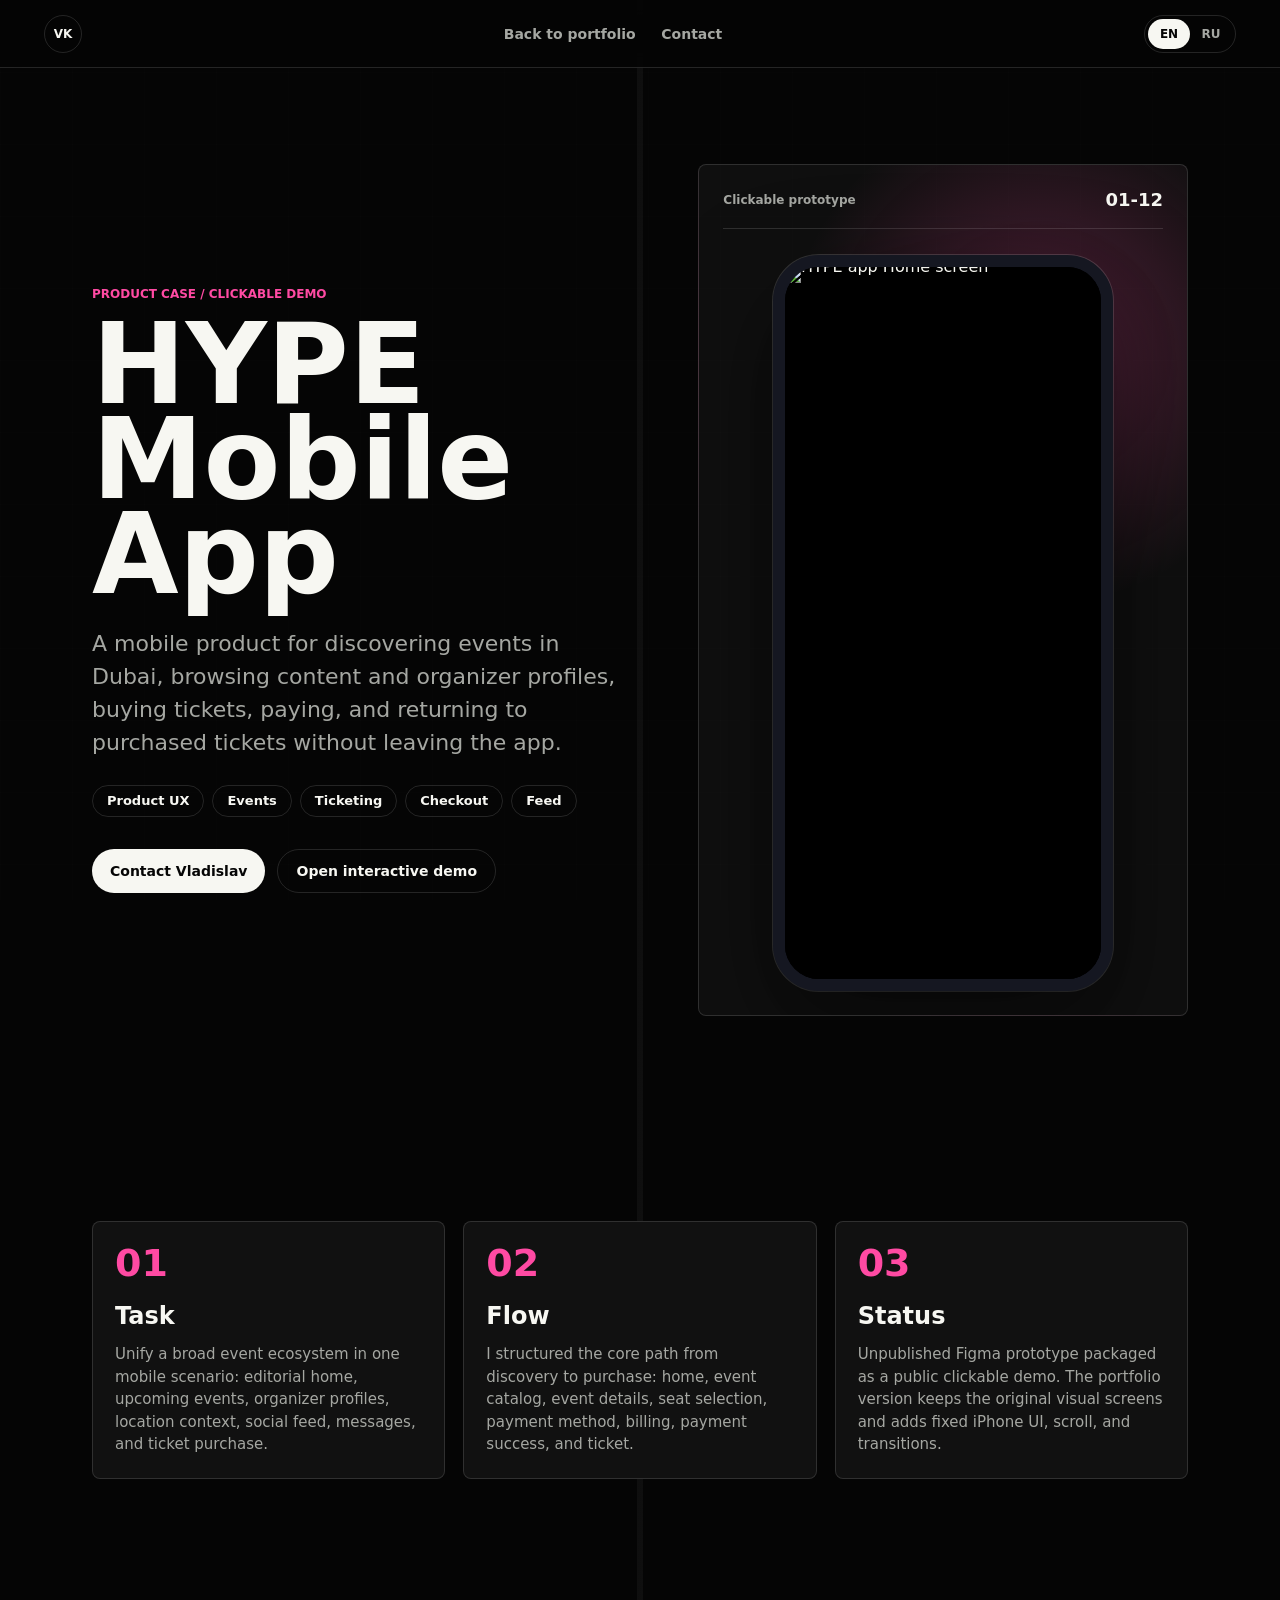
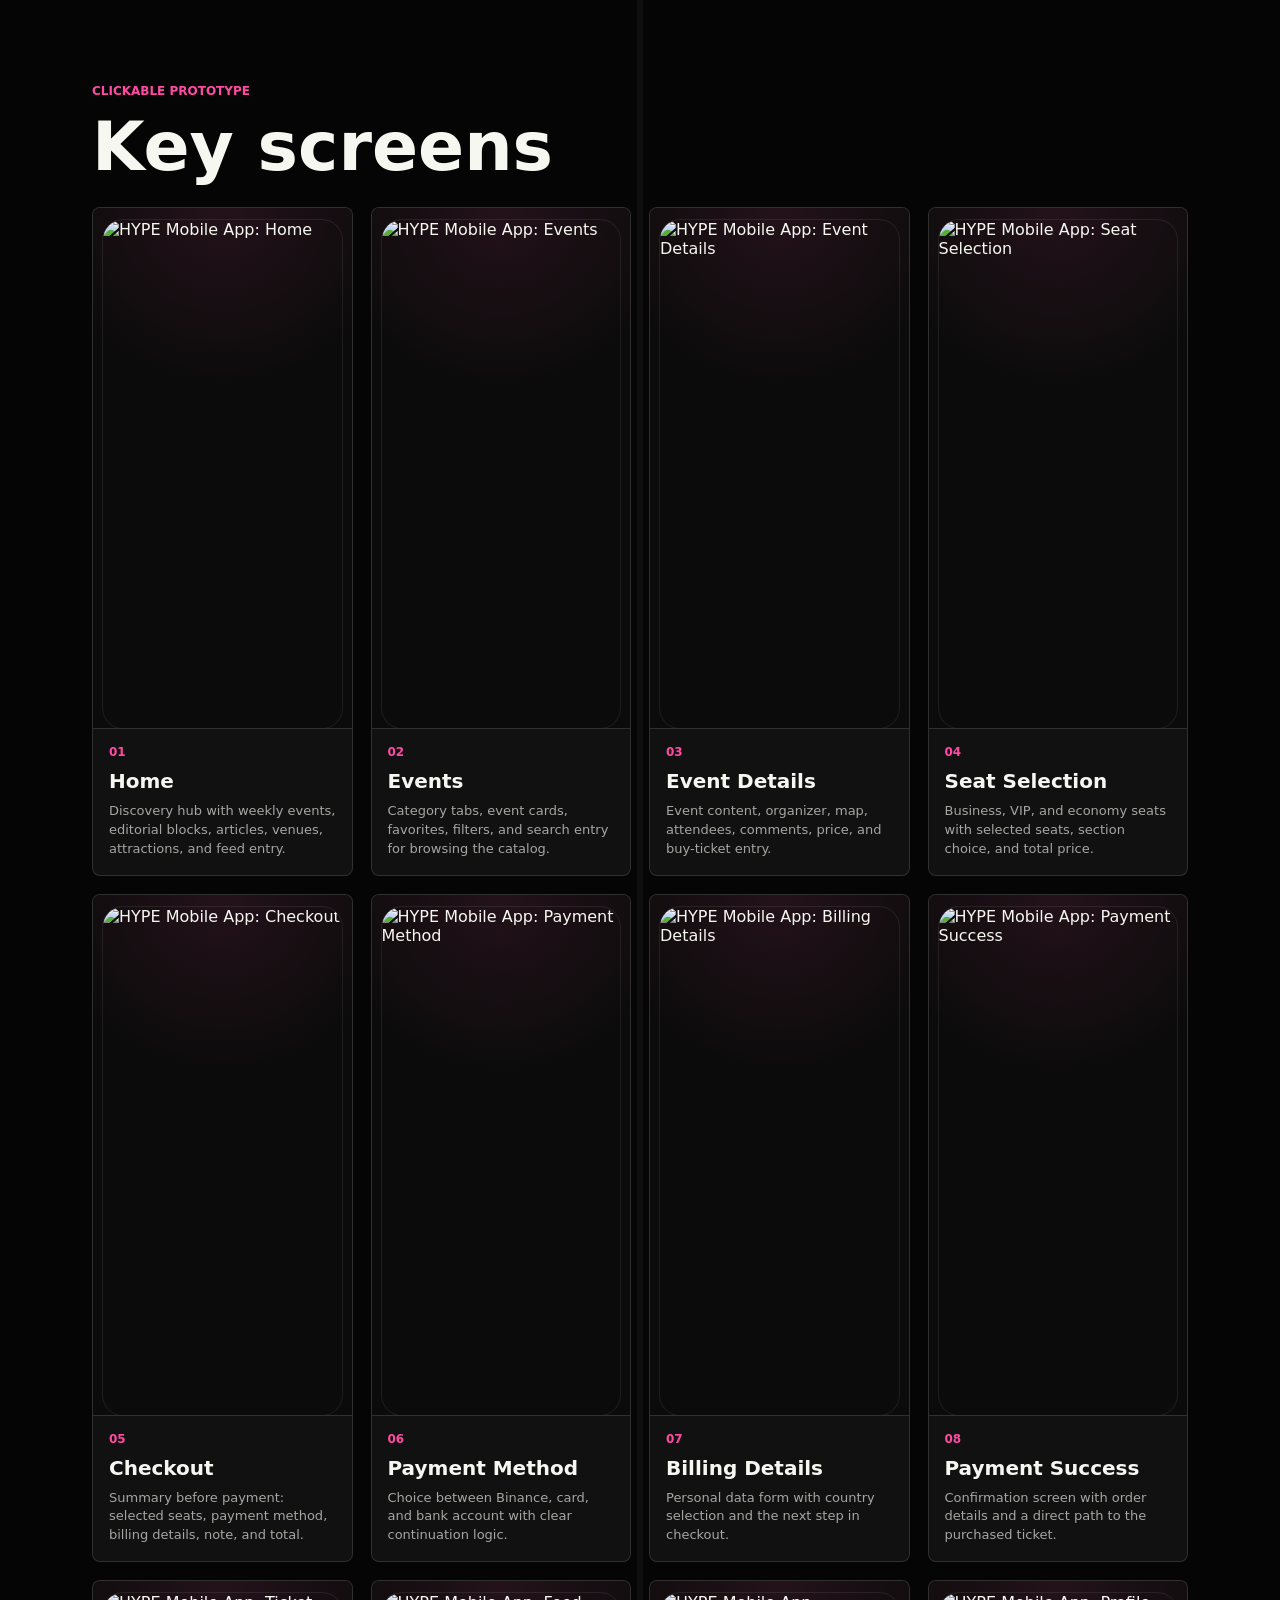
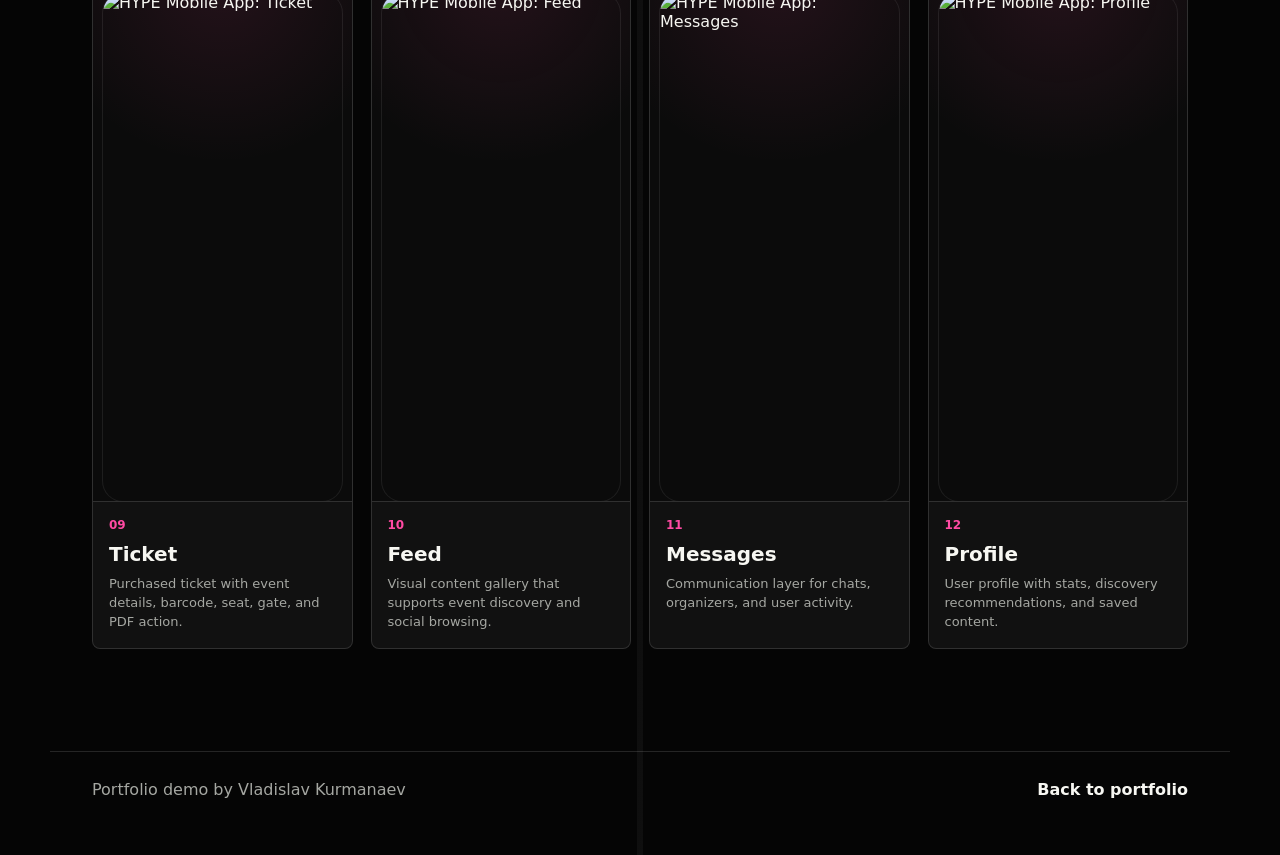
==== case.html @ ec45e5d8 "Add portfolio website files" ====
<!doctype html>
<html lang="en" data-lang="en">
  <head>
    <meta charset="utf-8" />
    <meta name="viewport" content="width=device-width, initial-scale=1" />
    <meta
      name="description"
      content="Portfolio demo case by Vladislav Kurmanaev: mobile UX/UI flow, screens, and product logic."
    />
    <meta name="theme-color" content="#050505" />
    <title>Portfolio Case - Vladislav Kurmanaev</title>
    <link rel="stylesheet" href="./case.css?v=2026-09-09-marketplace" />
    <script src="./case.js?v=2026-09-09-marketplace" defer></script>
  </head>
  <body>
    <header class="case-topbar">
      <a class="brand" href="./index.html#work" aria-label="Back to portfolio">VK</a>
      <nav>
        <a href="./index.html#work" data-i18n="nav.back">Back to portfolio</a>
        <a href="./index.html#contact" data-i18n="nav.contact">Contact</a>
      </nav>
      <div class="language-switch" aria-label="Language switch">
        <button type="button" data-lang-button="en" aria-pressed="true">EN</button>
        <button type="button" data-lang-button="ru" aria-pressed="false">RU</button>
      </div>
    </header>

    <main id="case-root"></main>
  </body>
</html>
---- case.css ----
:root {
  --bg: #050505;
  --panel: #111111;
  --panel-2: #191919;
  --text: #f7f7f2;
  --muted: #a5a7a2;
  --soft: #70736e;
  --line: rgba(255, 255, 255, 0.13);
  --accent: #b7ff63;
  --max: 1180px;
}

* {
  box-sizing: border-box;
}

html {
  scroll-behavior: smooth;
}

body {
  background:
    linear-gradient(90deg, transparent 0 49.8%, rgba(255, 255, 255, 0.04) 49.8% 50.2%, transparent 50.2%),
    var(--bg);
  color: var(--text);
  font-family:
    Inter, ui-sans-serif, system-ui, -apple-system, BlinkMacSystemFont, "Segoe UI",
    sans-serif;
  margin: 0;
  overflow-x: hidden;
}

body::before {
  background-image:
    linear-gradient(rgba(255, 255, 255, 0.035) 1px, transparent 1px),
    linear-gradient(90deg, rgba(255, 255, 255, 0.035) 1px, transparent 1px);
  background-size: 72px 72px;
  content: "";
  inset: 0;
  opacity: 0.26;
  pointer-events: none;
  position: fixed;
  z-index: -1;
}

a {
  color: inherit;
  text-decoration: none;
}

button,
a {
  -webkit-tap-highlight-color: transparent;
}

.case-topbar {
  align-items: center;
  backdrop-filter: blur(18px);
  background: rgba(5, 5, 5, 0.74);
  border-bottom: 1px solid var(--line);
  display: grid;
  gap: 16px;
  grid-template-columns: auto minmax(0, 1fr) auto;
  min-height: 68px;
  padding: 12px clamp(16px, 4vw, 44px);
  position: sticky;
  top: 0;
  z-index: 20;
}

.brand {
  align-items: center;
  border: 1px solid var(--line);
  border-radius: 50%;
  display: inline-flex;
  font-size: 12px;
  font-weight: 900;
  height: 38px;
  justify-content: center;
  letter-spacing: 0;
  width: 38px;
}

.case-topbar nav {
  display: flex;
  gap: clamp(12px, 2vw, 28px);
  justify-content: center;
}

.case-topbar nav a {
  color: var(--muted);
  font-size: 14px;
  font-weight: 750;
}

.case-topbar nav a:hover {
  color: var(--text);
}

.language-switch {
  border: 1px solid var(--line);
  border-radius: 999px;
  display: grid;
  grid-template-columns: repeat(2, 42px);
  padding: 3px;
}

.language-switch button {
  background: transparent;
  border: 0;
  border-radius: 999px;
  color: var(--muted);
  cursor: pointer;
  font: inherit;
  font-size: 12px;
  font-weight: 900;
  height: 30px;
}

.language-switch button[aria-pressed="true"] {
  background: var(--text);
  color: #050505;
}

.case-shell {
  margin: 0 auto;
  max-width: var(--max);
  padding: clamp(54px, 8vw, 104px) clamp(18px, 4vw, 42px);
}

.case-hero {
  align-items: center;
  display: grid;
  gap: clamp(32px, 7vw, 80px);
  grid-template-columns: minmax(0, 0.86fr) minmax(320px, 0.8fr);
  min-height: calc(100vh - 68px);
  padding-top: clamp(58px, 8vw, 96px);
}

.eyebrow {
  color: var(--accent);
  font-size: 12px;
  font-weight: 900;
  letter-spacing: 0;
  margin: 0 0 16px;
  text-transform: uppercase;
}

h1,
h2,
h3,
p {
  margin-top: 0;
}

h1 {
  font-size: clamp(58px, 9vw, 112px);
  font-weight: 900;
  letter-spacing: 0;
  line-height: 0.85;
  margin-bottom: 24px;
}

.case-lead {
  color: var(--muted);
  font-size: clamp(18px, 2vw, 22px);
  line-height: 1.5;
  max-width: 680px;
}

.case-tags {
  display: flex;
  flex-wrap: wrap;
  gap: 8px;
  margin: 26px 0 32px;
}

.case-tags span,
.case-pill {
  border: 1px solid var(--line);
  border-radius: 999px;
  color: var(--text);
  display: inline-flex;
  font-size: 13px;
  font-weight: 800;
  min-height: 32px;
  padding: 7px 14px;
}

.case-actions {
  display: flex;
  flex-wrap: wrap;
  gap: 12px;
}

.case-button {
  align-items: center;
  border-radius: 999px;
  display: inline-flex;
  font-size: 14px;
  font-weight: 900;
  min-height: 44px;
  padding: 0 18px;
}

.case-button.primary {
  background: var(--text);
  color: #050505;
}

.case-button.secondary {
  border: 1px solid var(--line);
  color: var(--text);
}

.case-visual {
  background:
    radial-gradient(circle at 70% 22%, color-mix(in srgb, var(--accent) 28%, transparent), transparent 34%),
    rgba(255, 255, 255, 0.045);
  border: 1px solid var(--line);
  border-radius: 8px;
  min-height: 590px;
  overflow: hidden;
  padding: 24px;
  position: relative;
}

.case-visual-head {
  align-items: center;
  border-bottom: 1px solid var(--line);
  color: var(--muted);
  display: flex;
  font-size: 12px;
  font-weight: 800;
  justify-content: space-between;
  padding-bottom: 18px;
}

.case-visual-head strong {
  color: var(--text);
  font-size: 18px;
}

.phone-row {
  align-items: end;
  display: flex;
  gap: 18px;
  justify-content: center;
  min-height: 510px;
  padding-top: 26px;
}

.phone {
  background: #10141a;
  border: 10px solid #151922;
  border-radius: 34px;
  box-shadow: 0 28px 70px rgba(0, 0, 0, 0.42);
  height: 430px;
  overflow: hidden;
  position: relative;
  width: 205px;
}

.phone::before {
  background: #151922;
  border-radius: 0 0 14px 14px;
  content: "";
  height: 22px;
  left: 50%;
  position: absolute;
  top: 0;
  transform: translateX(-50%);
  width: 82px;
  z-index: 4;
}

.phone:nth-child(1) {
  transform: translateY(38px) rotate(-4deg);
}

.phone:nth-child(2) {
  transform: translateY(-2px);
}

.phone:nth-child(3) {
  transform: translateY(42px) rotate(4deg);
}

.screen {
  background: #f6f7f5;
  color: #12151a;
  display: grid;
  gap: 12px;
  grid-template-rows: auto auto 1fr auto;
  height: 100%;
  padding: 34px 14px 16px;
}

.screen.dark {
  background:
    radial-gradient(circle at 70% 12%, color-mix(in srgb, var(--accent) 42%, transparent), transparent 34%),
    #0d0d12;
  color: #f8f8f2;
}

.screen-top {
  align-items: center;
  display: flex;
  justify-content: space-between;
}

.screen-top b {
  font-size: 14px;
}

.screen-dot {
  background: var(--accent);
  border-radius: 50%;
  height: 12px;
  width: 12px;
}

.screen-title {
  font-size: 24px;
  font-weight: 900;
  letter-spacing: 0;
  line-height: 1;
}

.screen-list {
  display: grid;
  gap: 8px;
}

.screen-list span,
.screen-card,
.screen-chip {
  background: rgba(10, 14, 18, 0.08);
  border-radius: 8px;
  display: block;
}

.screen.dark .screen-list span,
.screen.dark .screen-card,
.screen.dark .screen-chip {
  background: rgba(255, 255, 255, 0.12);
}

.screen-list span {
  min-height: 28px;
}

.screen-card {
  min-height: 92px;
  padding: 12px;
}

.screen-card strong {
  display: block;
  font-size: 15px;
  line-height: 1.1;
  margin-bottom: 10px;
}

.screen-card i {
  background: var(--accent);
  border-radius: 999px;
  display: block;
  height: 8px;
  width: 68%;
}

.screen-nav {
  display: grid;
  gap: 8px;
  grid-template-columns: repeat(4, 1fr);
}

.screen-nav i {
  background: rgba(10, 14, 18, 0.12);
  border-radius: 999px;
  display: block;
  height: 7px;
}

.screen.dark .screen-nav i {
  background: rgba(255, 255, 255, 0.2);
}

.case-visual-influencer {
  background:
    radial-gradient(circle at 78% 16%, rgba(255, 79, 157, 0.34), transparent 32%),
    radial-gradient(circle at 28% 74%, rgba(138, 77, 255, 0.22), transparent 28%),
    rgba(255, 255, 255, 0.045);
  min-height: 780px;
}

body[data-case="mirem"] .case-visual {
  background:
    radial-gradient(circle at 82% 18%, rgba(69, 210, 179, 0.22), transparent 32%),
    radial-gradient(circle at 22% 80%, rgba(255, 255, 255, 0.08), transparent 30%),
    rgba(255, 255, 255, 0.045);
  min-height: 680px;
}

.website-preview {
  align-items: center;
  display: grid;
  min-height: 590px;
  padding-top: 28px;
  position: relative;
}

.browser-preview {
  background: #d5f4f7;
  border: 1px solid rgba(255, 255, 255, 0.16);
  border-radius: 10px;
  box-shadow: 0 34px 90px rgba(0, 0, 0, 0.42);
  overflow: hidden;
  position: relative;
  width: min(100%, 570px);
}

.browser-preview span {
  background:
    radial-gradient(circle, #ff6b6b 0 38%, transparent 40%),
    radial-gradient(circle, #ffd166 0 38%, transparent 40%),
    radial-gradient(circle, #72ff95 0 38%, transparent 40%);
  background-position: 16px 50%, 34px 50%, 52px 50%;
  background-repeat: no-repeat;
  background-size: 12px 12px;
  border-bottom: 1px solid rgba(0, 0, 0, 0.08);
  display: block;
  height: 32px;
}

.browser-preview img {
  display: block;
  height: 360px;
  object-fit: cover;
  object-position: top center;
  width: 100%;
}

.mobile-preview {
  background: #0d0d12;
  border: 8px solid #151721;
  border-radius: 30px;
  bottom: 38px;
  box-shadow:
    0 28px 70px rgba(0, 0, 0, 0.48),
    0 0 0 1px rgba(255, 255, 255, 0.16);
  overflow: hidden;
  position: absolute;
  right: 18px;
  width: 132px;
}

.mobile-preview img {
  display: block;
  height: 286px;
  object-fit: cover;
  object-position: top center;
  width: 100%;
}

body[data-case="mirem"] .browser-preview {
  background: #ece8e3;
}

body[data-case="mirem"] .mobile-preview {
  background: #11141a;
  border-color: #1b2029;
  border-radius: 38px;
  border-width: 10px;
  bottom: 8px;
  box-shadow:
    0 34px 90px rgba(0, 0, 0, 0.54),
    0 0 0 1px rgba(255, 255, 255, 0.2);
  padding: 18px 6px 16px;
  right: -6px;
  width: 190px;
}

body[data-case="mirem"] .mobile-preview::before {
  background: #050608;
  border-radius: 999px;
  content: "";
  height: 10px;
  left: 50%;
  position: absolute;
  top: 8px;
  transform: translateX(-50%);
  width: 54px;
  z-index: 2;
}

body[data-case="mirem"] .mobile-preview::after {
  background: rgba(255, 255, 255, 0.72);
  border-radius: 999px;
  bottom: 6px;
  content: "";
  height: 3px;
  left: 50%;
  position: absolute;
  transform: translateX(-50%);
  width: 68px;
  z-index: 2;
}

body[data-case="mirem"] .mobile-preview img {
  border-radius: 24px;
  height: 358px;
}

body[data-case="manager"] .case-visual {
  background:
    radial-gradient(circle at 78% 18%, rgba(255, 122, 47, 0.26), transparent 32%),
    radial-gradient(circle at 18% 78%, rgba(255, 255, 255, 0.08), transparent 30%),
    rgba(255, 255, 255, 0.045);
  min-height: 680px;
}

.manager-preview {
  align-items: center;
  display: grid;
  min-height: 590px;
  padding-top: 28px;
  position: relative;
}

.manager-browser-preview {
  background: #efeee9;
  border: 1px solid rgba(255, 255, 255, 0.16);
  border-radius: 10px;
  box-shadow: 0 34px 90px rgba(0, 0, 0, 0.42);
  overflow: hidden;
  position: relative;
  width: min(100%, 590px);
}

.manager-browser-preview span {
  background:
    radial-gradient(circle, #ff6b6b 0 38%, transparent 40%),
    radial-gradient(circle, #ffd166 0 38%, transparent 40%),
    radial-gradient(circle, #72ff95 0 38%, transparent 40%);
  background-position: 16px 50%, 34px 50%, 52px 50%;
  background-repeat: no-repeat;
  background-size: 12px 12px;
  border-bottom: 1px solid rgba(0, 0, 0, 0.08);
  display: block;
  height: 32px;
}

.manager-browser-preview img {
  display: block;
  height: 370px;
  object-fit: cover;
  object-position: top left;
  width: 100%;
}

.manager-detail-preview {
  background: #efeee9;
  border: 1px solid rgba(255, 255, 255, 0.18);
  border-radius: 10px;
  bottom: 34px;
  box-shadow: 0 30px 80px rgba(0, 0, 0, 0.46);
  overflow: hidden;
  position: absolute;
  right: -6px;
  width: min(56%, 340px);
}

.manager-detail-preview img {
  display: block;
  height: 215px;
  object-fit: cover;
  object-position: top center;
  width: 100%;
}

body[data-case="marketplace"] .case-visual {
  background:
    radial-gradient(circle at 76% 18%, rgba(159, 181, 201, 0.28), transparent 32%),
    radial-gradient(circle at 26% 78%, rgba(255, 122, 47, 0.16), transparent 30%),
    rgba(255, 255, 255, 0.045);
  min-height: 680px;
}

.marketplace-preview {
  align-items: center;
  display: grid;
  min-height: 590px;
  padding-top: 28px;
  position: relative;
}

.marketplace-cover-preview {
  background: #101010;
  border: 1px solid rgba(255, 255, 255, 0.16);
  border-radius: 10px;
  box-shadow: 0 34px 90px rgba(0, 0, 0, 0.42);
  overflow: hidden;
  width: min(100%, 590px);
}

.marketplace-cover-preview img {
  display: block;
  height: 430px;
  object-fit: cover;
  object-position: center;
  width: 100%;
}

.marketplace-float-card {
  background: #141414;
  border: 1px solid rgba(255, 255, 255, 0.18);
  border-radius: 10px;
  bottom: 22px;
  box-shadow: 0 30px 80px rgba(0, 0, 0, 0.48);
  overflow: hidden;
  position: absolute;
  right: -4px;
  width: min(34%, 200px);
}

.marketplace-float-card img {
  display: block;
  height: 265px;
  object-fit: cover;
  object-position: top center;
  width: 100%;
}

.app-showcase {
  display: grid;
  min-height: 690px;
  padding-top: 26px;
  place-items: center;
}

.app-phone {
  background: #08070d;
  border: 12px solid #151721;
  border-radius: 44px;
  box-shadow:
    0 36px 90px rgba(0, 0, 0, 0.48),
    0 0 0 1px rgba(255, 255, 255, 0.16);
  height: 688px;
  overflow: hidden;
  position: relative;
  width: 338px;
}

.app-phone::before {
  background: #151721;
  border-radius: 0 0 18px 18px;
  content: "";
  height: 30px;
  left: 50%;
  position: absolute;
  top: 0;
  transform: translateX(-50%);
  width: 124px;
  z-index: 5;
}

.app-screen {
  background:
    radial-gradient(circle at 82% 14%, rgba(255, 79, 157, 0.48), transparent 30%),
    radial-gradient(circle at 10% 34%, rgba(138, 77, 255, 0.24), transparent 26%),
    #0a0910;
  color: #fff;
  display: flex;
  flex-direction: column;
  height: 100%;
  overflow: hidden;
  padding: 15px 16px 12px;
}

.app-status,
.app-head,
.event-copy > div,
.event-actions,
.request-list article,
.app-nav {
  align-items: center;
  display: flex;
}

.app-status {
  color: rgba(255, 255, 255, 0.72);
  font-size: 11px;
  font-weight: 800;
  justify-content: space-between;
  min-height: 28px;
  padding: 0 6px 8px;
}

.app-status span:nth-child(2) {
  background: rgba(255, 255, 255, 0.7);
  border-radius: 999px;
  height: 4px;
  width: 48px;
}

.app-head {
  justify-content: space-between;
  margin-top: 8px;
}

.app-head small {
  color: rgba(255, 255, 255, 0.54);
  display: block;
  font-size: 11px;
  font-weight: 800;
  margin-bottom: 4px;
  text-transform: uppercase;
}

.app-head strong {
  display: block;
  font-size: 20px;
  line-height: 1;
}

.app-avatar {
  background: linear-gradient(135deg, #ff4f9d, #8a4dff);
  border: 0;
  border-radius: 16px;
  color: #fff;
  font: inherit;
  font-size: 14px;
  font-weight: 900;
  height: 42px;
  width: 42px;
}

.app-screen h2 {
  font-size: 30px;
  letter-spacing: 0;
  line-height: 0.96;
  margin: 24px 0 16px;
  max-width: 270px;
}

.app-search {
  align-items: center;
  background: rgba(255, 255, 255, 0.1);
  border: 1px solid rgba(255, 255, 255, 0.11);
  border-radius: 18px;
  display: flex;
  gap: 10px;
  min-height: 46px;
  padding: 0 14px;
}

.app-search span {
  border: 2px solid rgba(255, 255, 255, 0.74);
  border-radius: 50%;
  display: block;
  height: 14px;
  position: relative;
  width: 14px;
}

.app-search span::after {
  background: rgba(255, 255, 255, 0.74);
  content: "";
  height: 6px;
  position: absolute;
  right: -5px;
  top: 9px;
  transform: rotate(-45deg);
  width: 2px;
}

.app-search input {
  background: transparent;
  border: 0;
  color: rgba(255, 255, 255, 0.66);
  flex: 1;
  font: inherit;
  font-size: 12px;
  font-weight: 750;
  min-width: 0;
  outline: 0;
}

.app-chips {
  display: flex;
  gap: 8px;
  margin: 14px 0;
  overflow: hidden;
}

.app-chips button {
  background: rgba(255, 255, 255, 0.08);
  border: 1px solid rgba(255, 255, 255, 0.1);
  border-radius: 999px;
  color: rgba(255, 255, 255, 0.72);
  flex: 0 0 auto;
  font: inherit;
  font-size: 11px;
  font-weight: 900;
  min-height: 31px;
  padding: 0 12px;
}

.app-chips button.is-active {
  background: #fff;
  color: #0a0910;
}

.event-card {
  background: rgba(255, 255, 255, 0.94);
  border-radius: 28px;
  color: #11121a;
  display: grid;
  gap: 12px;
  overflow: hidden;
  padding: 10px;
}

.event-media {
  background:
    linear-gradient(140deg, rgba(255, 79, 157, 0.42), rgba(138, 77, 255, 0.32)),
    linear-gradient(45deg, #24212b, #4d2b64);
  border-radius: 22px;
  height: 166px;
  overflow: hidden;
  position: relative;
}

.event-media::before,
.event-media::after {
  background: rgba(255, 255, 255, 0.18);
  content: "";
  position: absolute;
}

.event-media::before {
  border-radius: 999px 999px 0 0;
  bottom: 0;
  height: 104px;
  left: 74px;
  width: 82px;
}

.event-media::after {
  border-radius: 40px;
  height: 138px;
  right: -22px;
  top: 24px;
  transform: rotate(14deg);
  width: 108px;
}

.event-media span {
  background: rgba(255, 255, 255, 0.92);
  border-radius: 999px;
  bottom: 16px;
  height: 8px;
  left: 18px;
  position: absolute;
  width: 74px;
}

.event-media i {
  background: rgba(255, 79, 157, 0.94);
  border-radius: 999px;
  height: 32px;
  position: absolute;
  right: 16px;
  top: 16px;
  width: 32px;
}

.event-copy {
  padding: 0 4px;
}

.event-copy > div {
  justify-content: space-between;
  margin-bottom: 8px;
}

.event-copy span,
.request-list small {
  color: #77717f;
  font-size: 11px;
  font-weight: 850;
  text-transform: uppercase;
}

.event-copy b {
  background: rgba(255, 79, 157, 0.12);
  border-radius: 999px;
  color: #ff2f91;
  font-size: 11px;
  padding: 6px 9px;
}

.event-copy h3 {
  font-size: 22px;
  letter-spacing: 0;
  line-height: 1;
  margin: 0 0 8px;
}

.event-copy p {
  color: #696471;
  font-size: 12px;
  font-weight: 700;
  line-height: 1.3;
  margin: 0 0 10px;
}

.event-copy strong {
  display: block;
  font-size: 18px;
}

.event-actions {
  gap: 8px;
}

.event-actions button {
  border: 0;
  border-radius: 16px;
  font: inherit;
  font-size: 12px;
  font-weight: 900;
  min-height: 42px;
}

.event-actions button:first-child {
  background: linear-gradient(135deg, #ff4f9d, #8a4dff);
  color: #fff;
  flex: 1;
}

.event-actions button:last-child {
  background: #f0eef3;
  color: #15131b;
  padding: 0 14px;
}

.request-list {
  display: grid;
  gap: 8px;
  margin-top: 16px;
}

.request-list h3 {
  font-size: 17px;
  margin-bottom: 2px;
}

.request-list article {
  background: rgba(255, 255, 255, 0.08);
  border: 1px solid rgba(255, 255, 255, 0.09);
  border-radius: 18px;
  gap: 10px;
  min-height: 58px;
  padding: 9px;
}

.request-list article > span {
  background: linear-gradient(135deg, #ff4f9d, #8a4dff);
  border-radius: 14px;
  flex: 0 0 40px;
  height: 40px;
}

.request-list article div {
  flex: 1;
  min-width: 0;
}

.request-list article strong {
  display: block;
  font-size: 13px;
  line-height: 1.1;
  margin-bottom: 5px;
}

.request-list article b {
  color: rgba(255, 255, 255, 0.68);
  font-size: 11px;
}

.app-nav {
  background: rgba(255, 255, 255, 0.94);
  border-radius: 24px;
  color: #88828e;
  gap: 4px;
  justify-content: space-between;
  margin-top: auto;
  min-height: 62px;
  padding: 7px;
}

.app-nav button {
  align-items: center;
  background: transparent;
  border: 0;
  border-radius: 18px;
  color: inherit;
  display: grid;
  flex: 1;
  font: inherit;
  font-size: 10px;
  font-weight: 900;
  gap: 4px;
  justify-items: center;
  min-width: 0;
}

.app-nav button span {
  background: currentColor;
  border-radius: 8px;
  display: block;
  height: 15px;
  width: 15px;
}

.app-nav button.is-active {
  background: #14111a;
  color: #fff;
}

.figma-app-showcase {
  display: grid;
  min-height: 690px;
  padding-top: 26px;
  place-items: center;
}

.figma-phone {
  aspect-ratio: 390 / 844;
  background: #08080c;
  border: 12px solid #151721;
  border-radius: 46px;
  box-shadow:
    0 38px 100px rgba(0, 0, 0, 0.52),
    0 0 0 1px rgba(255, 255, 255, 0.16);
  line-height: normal;
  max-width: 100%;
  overflow: hidden;
  position: relative;
  width: 340px;
}

.figma-phone img {
  display: block;
  height: auto;
  width: 100%;
}

.figma-phone iframe {
  border: 0;
  display: block;
  height: 100%;
  width: 100%;
}

.figma-screen-grid {
  display: grid;
  gap: 18px;
  grid-template-columns: repeat(4, minmax(0, 1fr));
}

.figma-screen-card {
  background: var(--panel);
  border: 1px solid var(--line);
  border-radius: 8px;
  overflow: hidden;
}

.figma-screen-media {
  align-items: start;
  background:
    radial-gradient(circle at 50% 0%, rgba(255, 79, 157, 0.1), transparent 34%),
    #0b0b0b;
  display: grid;
  height: 520px;
  justify-items: center;
  overflow: hidden;
  padding: 12px 10px 0;
}

.figma-screen-media img {
  border-radius: 20px;
  box-shadow: 0 0 0 1px rgba(255, 255, 255, 0.08);
  display: block;
  height: 100%;
  max-width: 100%;
  object-fit: contain;
  object-position: top center;
  width: auto;
}

body[data-case="hype"] .figma-screen-media img {
  object-fit: cover;
  width: 100%;
}

body[data-case="mirem"] .figma-screen-grid {
  grid-template-columns: repeat(2, minmax(0, 1fr));
}

body[data-case="mirem"] .figma-screen-media {
  background:
    radial-gradient(circle at 50% 0%, rgba(69, 210, 179, 0.16), transparent 34%),
    #ece8e3;
  height: 360px;
  padding: 10px;
}

body[data-case="mirem"] .figma-screen-media img {
  border-radius: 8px;
  height: 100%;
  object-fit: cover;
  object-position: top center;
  width: 100%;
}

body[data-case="mirem"] .figma-screen-card:nth-child(2) .figma-screen-media img {
  height: 100%;
  object-fit: contain;
  width: auto;
}

body[data-case="manager"] .figma-screen-grid {
  grid-template-columns: repeat(3, minmax(0, 1fr));
}

body[data-case="manager"] .figma-screen-media {
  background:
    radial-gradient(circle at 50% 0%, rgba(255, 122, 47, 0.15), transparent 34%),
    #efeee9;
  height: 300px;
  padding: 10px;
}

body[data-case="manager"] .figma-screen-media img {
  border-radius: 8px;
  height: 100%;
  object-fit: cover;
  object-position: top center;
  width: 100%;
}

body[data-case="marketplace"] .figma-screen-grid {
  grid-template-columns: repeat(3, minmax(0, 1fr));
}

body[data-case="marketplace"] .figma-screen-media {
  background:
    radial-gradient(circle at 50% 0%, rgba(159, 181, 201, 0.14), transparent 34%),
    #151515;
  height: 470px;
  padding: 10px;
}

body[data-case="marketplace"] .figma-screen-media img {
  border-radius: 8px;
  height: 100%;
  object-fit: contain;
  object-position: top center;
  width: auto;
}

.figma-screen-copy {
  border-top: 1px solid var(--line);
  padding: 16px;
}

.figma-screen-copy span {
  color: var(--accent);
  display: block;
  font-size: 12px;
  font-weight: 900;
  margin-bottom: 12px;
}

.figma-screen-copy h3 {
  font-size: 20px;
  line-height: 1.05;
  margin-bottom: 10px;
}

.figma-screen-copy p {
  color: var(--muted);
  font-size: 13px;
  line-height: 1.45;
  margin: 0;
}

.case-info {
  display: grid;
  gap: 18px;
  grid-template-columns: repeat(3, minmax(0, 1fr));
}

.case-info article {
  background: var(--panel);
  border: 1px solid var(--line);
  border-radius: 8px;
  min-height: 180px;
  padding: 22px;
}

.case-info span {
  color: var(--accent);
  display: block;
  font-family: "Arial Black", Inter, ui-sans-serif, system-ui, sans-serif;
  font-size: 38px;
  font-weight: 900;
  line-height: 1;
  margin-bottom: 22px;
}

.case-info h2 {
  font-size: 24px;
  line-height: 1.08;
  margin-bottom: 14px;
}

.case-info p {
  color: var(--muted);
  font-size: 15px;
  line-height: 1.5;
  margin: 0;
}

.screen-section h2 {
  font-size: clamp(34px, 6vw, 68px);
  letter-spacing: 0;
  line-height: 0.96;
  margin-bottom: 28px;
}

.screen-grid {
  display: grid;
  gap: 18px;
  grid-template-columns: repeat(4, minmax(0, 1fr));
}

.screen-tile {
  background: var(--panel);
  border: 1px solid var(--line);
  border-radius: 8px;
  min-height: 212px;
  overflow: hidden;
  padding: 18px;
}

.screen-tile header {
  align-items: center;
  display: flex;
  justify-content: space-between;
  margin-bottom: 22px;
}

.screen-tile header span {
  color: var(--accent);
  font-size: 12px;
  font-weight: 900;
}

.screen-tile h3 {
  font-size: 24px;
  line-height: 1.08;
  margin-bottom: 16px;
}

.screen-tile p {
  color: var(--muted);
  font-size: 14px;
  line-height: 1.5;
  margin: 0;
}

.case-footer {
  border-top: 1px solid var(--line);
  color: var(--muted);
  display: flex;
  flex-wrap: wrap;
  gap: 14px;
  justify-content: space-between;
  margin: 0 auto;
  max-width: var(--max);
  padding: 28px clamp(18px, 4vw, 42px) 56px;
}

.case-footer a {
  color: var(--text);
  font-weight: 850;
}

@media (max-width: 980px) {
  .case-hero,
  .case-info {
    grid-template-columns: 1fr;
  }

  .case-visual {
    min-height: auto;
  }

  .screen-grid {
    grid-template-columns: repeat(2, minmax(0, 1fr));
  }

  .figma-screen-grid {
    grid-template-columns: repeat(2, minmax(0, 1fr));
  }
}

@media (max-width: 680px) {
  .case-shell {
    max-width: 100vw;
    padding-left: 20px;
    padding-right: 20px;
    width: 100%;
  }

  .case-topbar {
    grid-template-columns: auto auto;
    justify-content: space-between;
  }

  .case-topbar nav {
    grid-column: 1 / -1;
    grid-row: 2;
    justify-content: flex-start;
    min-width: 0;
    overflow-x: auto;
    width: 100%;
  }

  .language-switch {
    justify-self: end;
  }

  h1 {
    font-size: 42px;
    line-height: 0.92;
    overflow-wrap: anywhere;
  }

  .case-lead {
    max-width: 100%;
    overflow-wrap: break-word;
  }

  .case-tags span {
    max-width: 100%;
  }

  .case-actions {
    width: 100%;
  }

  .case-button {
    flex: 1 0 100%;
    justify-content: center;
    max-width: 100%;
    width: 100%;
  }

  .phone-row {
    align-items: center;
    flex-direction: column;
    min-height: auto;
  }

  .case-visual {
    max-width: 100%;
    padding: 14px;
  }

  .figma-app-showcase {
    min-height: auto;
    padding: 22px 0 4px;
  }

  .figma-phone {
    border-width: 10px;
    border-radius: 40px;
    width: min(100%, 320px);
  }

  .phone,
  .phone:nth-child(1),
  .phone:nth-child(2),
  .phone:nth-child(3) {
    transform: none;
  }

  .screen-grid {
    grid-template-columns: 1fr;
  }

  .figma-screen-grid {
    display: flex;
    gap: 14px;
    grid-template-columns: none;
    margin-left: -20px;
    margin-right: -20px;
    overflow-x: auto;
    padding: 2px 20px 16px;
    scroll-padding: 20px;
    scroll-snap-type: x mandatory;
    -webkit-overflow-scrolling: touch;
  }

  .figma-screen-grid::-webkit-scrollbar {
    display: none;
  }

  .figma-screen-card {
    flex: 0 0 min(76vw, 310px);
    scroll-snap-align: start;
  }

  .figma-screen-media {
    align-items: center;
    height: 540px;
    justify-items: center;
    padding: 12px;
  }

  .figma-screen-media img,
  body[data-case="hype"] .figma-screen-media img {
    height: auto;
    max-height: 520px;
    max-width: min(100%, 270px);
    object-fit: contain;
    width: auto;
  }

  body[data-case="mirem"] .case-visual {
    min-height: auto;
  }

  body[data-case="mirem"] .website-preview {
    min-height: 440px;
    padding-top: 18px;
  }

  body[data-case="mirem"] .browser-preview img {
    height: 278px;
  }

  body[data-case="mirem"] .mobile-preview {
    bottom: 18px;
    right: 8px;
    border-radius: 30px;
    border-width: 8px;
    padding: 14px 4px 12px;
    width: 128px;
  }

  body[data-case="mirem"] .mobile-preview img {
    border-radius: 19px;
    height: 246px;
  }

  body[data-case="mirem"] .figma-screen-card {
    flex: 0 0 min(86vw, 340px);
  }

  body[data-case="mirem"] .figma-screen-media {
    height: 260px;
  }

  body[data-case="mirem"] .figma-screen-card:nth-child(2) .figma-screen-media {
    height: 430px;
  }

  body[data-case="mirem"] .figma-screen-media img {
    max-height: none;
    max-width: 100%;
  }

  body[data-case="manager"] .case-visual {
    min-height: auto;
  }

  body[data-case="manager"] .manager-preview {
    min-height: 390px;
    padding-top: 18px;
  }

  body[data-case="manager"] .manager-browser-preview img {
    height: 250px;
  }

  body[data-case="manager"] .manager-detail-preview {
    bottom: 12px;
    right: 8px;
    width: min(64%, 230px);
  }

  body[data-case="manager"] .manager-detail-preview img {
    height: 150px;
  }

  body[data-case="manager"] .figma-screen-card {
    flex: 0 0 min(88vw, 360px);
  }

  body[data-case="manager"] .figma-screen-media {
    height: 245px;
  }

  body[data-case="manager"] .figma-screen-media img {
    height: 100%;
    max-height: none;
    max-width: 100%;
    object-fit: cover;
    width: 100%;
  }

  body[data-case="marketplace"] .case-visual {
    min-height: auto;
  }

  body[data-case="marketplace"] .marketplace-preview {
    min-height: 410px;
    padding-top: 18px;
  }

  body[data-case="marketplace"] .marketplace-cover-preview img {
    height: 320px;
  }

  body[data-case="marketplace"] .marketplace-float-card {
    bottom: 10px;
    right: 8px;
    width: min(36%, 150px);
  }

  body[data-case="marketplace"] .marketplace-float-card img {
    height: 200px;
  }

  body[data-case="marketplace"] .figma-screen-card {
    flex: 0 0 min(82vw, 340px);
  }

  body[data-case="marketplace"] .figma-screen-media {
    height: 430px;
  }

  body[data-case="marketplace"] .figma-screen-media img {
    height: 100%;
    max-height: none;
    max-width: 100%;
    object-fit: contain;
    width: auto;
  }

  body[data-case="influencer"] .case-hero {
    padding-top: 22px;
  }

  body[data-case="influencer"] .case-hero > div {
    order: 2;
  }

  body[data-case="influencer"] .case-visual-influencer {
    order: 1;
  }

  body[data-case="influencer"] .case-visual {
    background: transparent;
    border: 0;
    min-height: auto;
    padding: 0;
  }

  body[data-case="influencer"] .case-visual-head {
    display: none;
  }

  body[data-case="influencer"] .figma-app-showcase {
    min-height: auto;
    padding-top: 0;
  }

  body[data-case="influencer"] .figma-phone {
    border: 0;
    border-radius: 28px;
    box-shadow: none;
    max-height: none;
    width: min(100%, 390px);
  }

  body[data-case="influencer"] .figma-screen-grid {
    display: flex;
    grid-template-columns: none;
  }

  body[data-case="influencer"] .figma-screen-media {
    height: 540px;
    max-height: none;
  }

  body[data-case="influencer"] .figma-screen-media img {
    height: auto;
    max-height: 520px;
    max-width: min(100%, 270px);
    object-fit: contain;
    width: auto;
  }
}
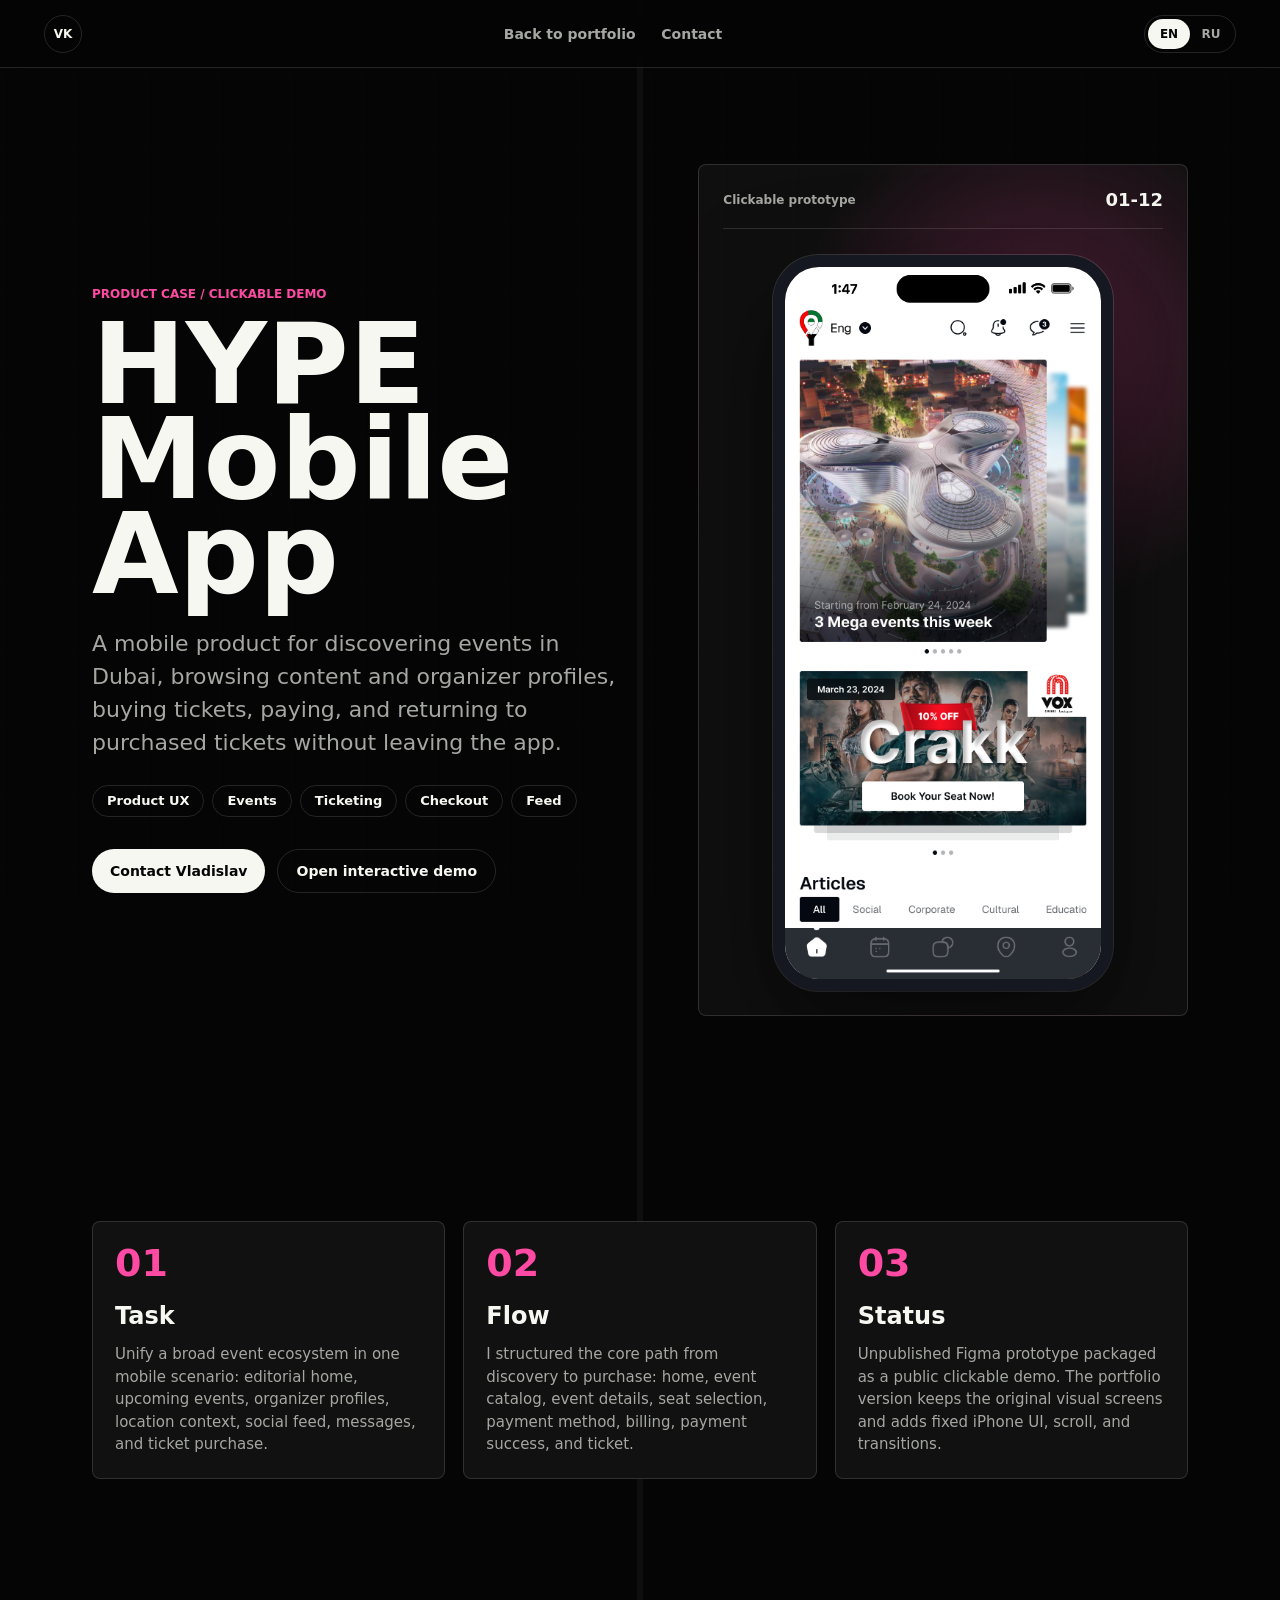
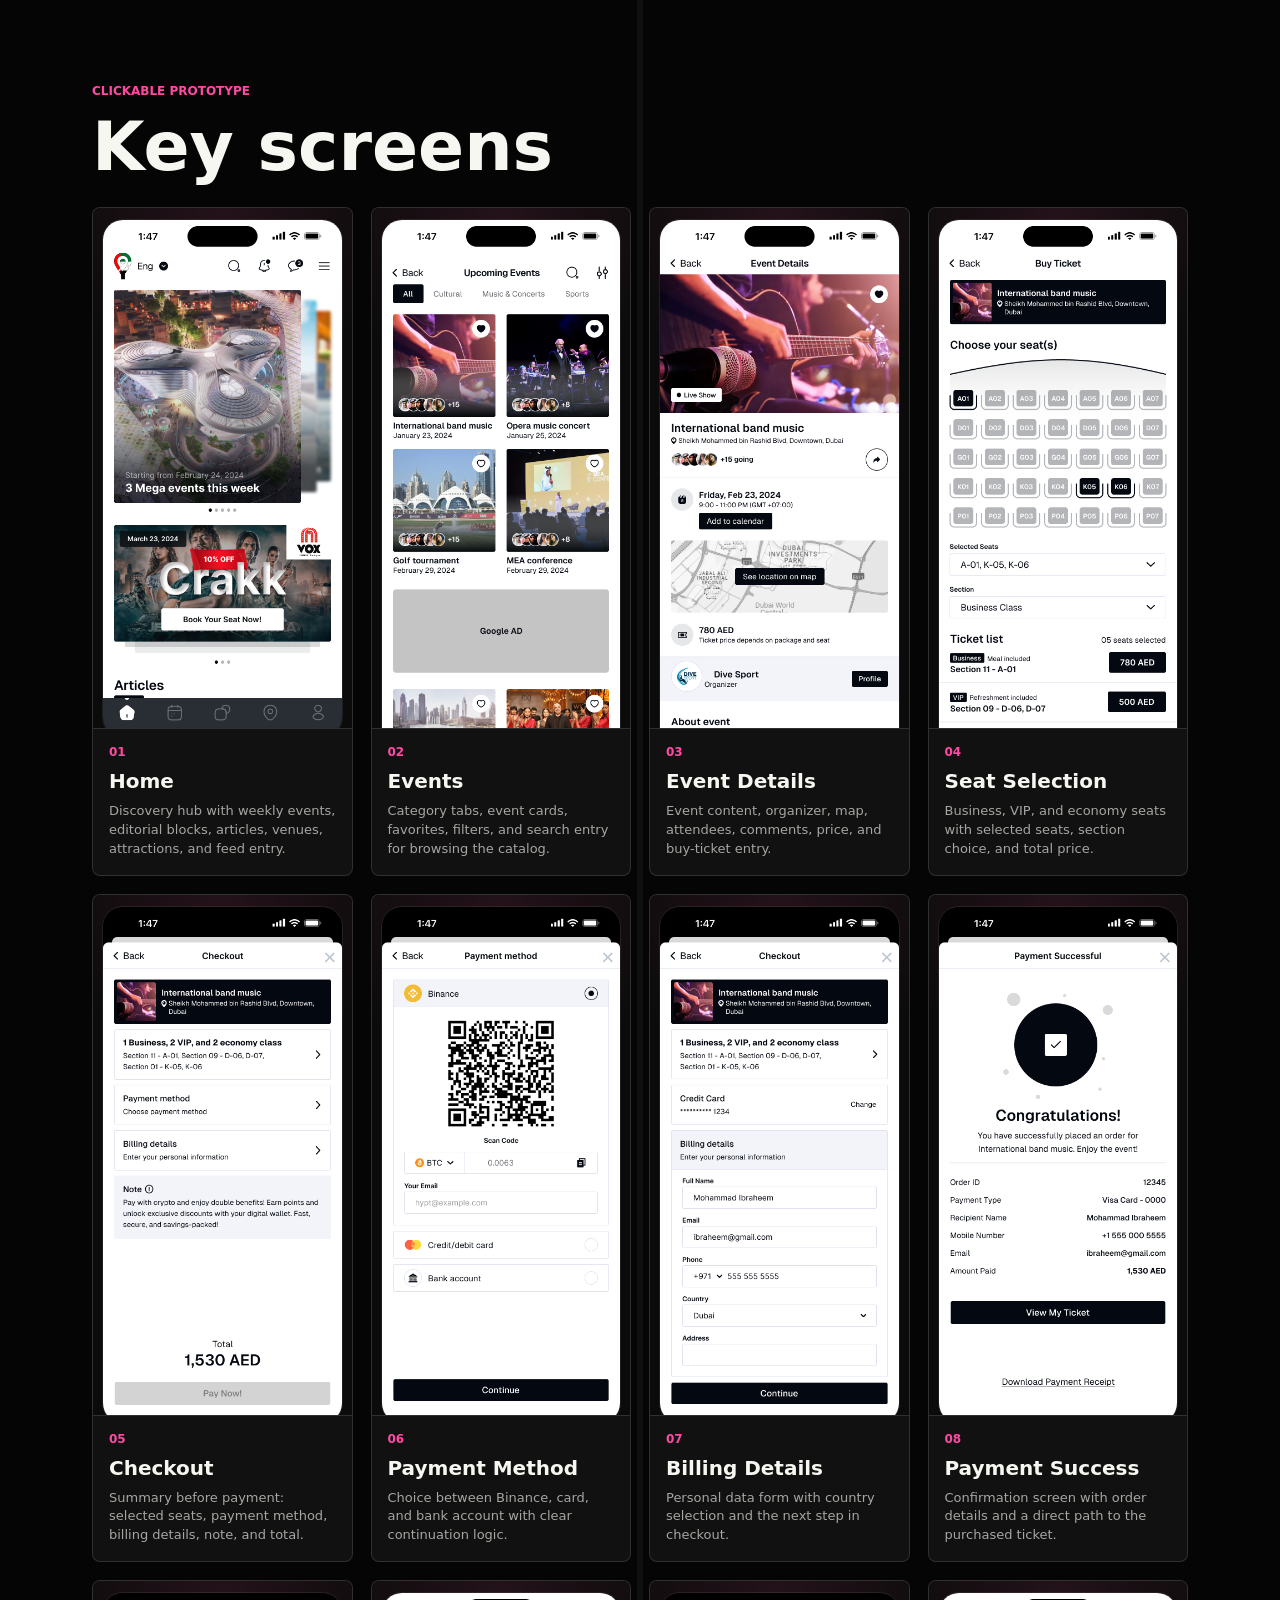
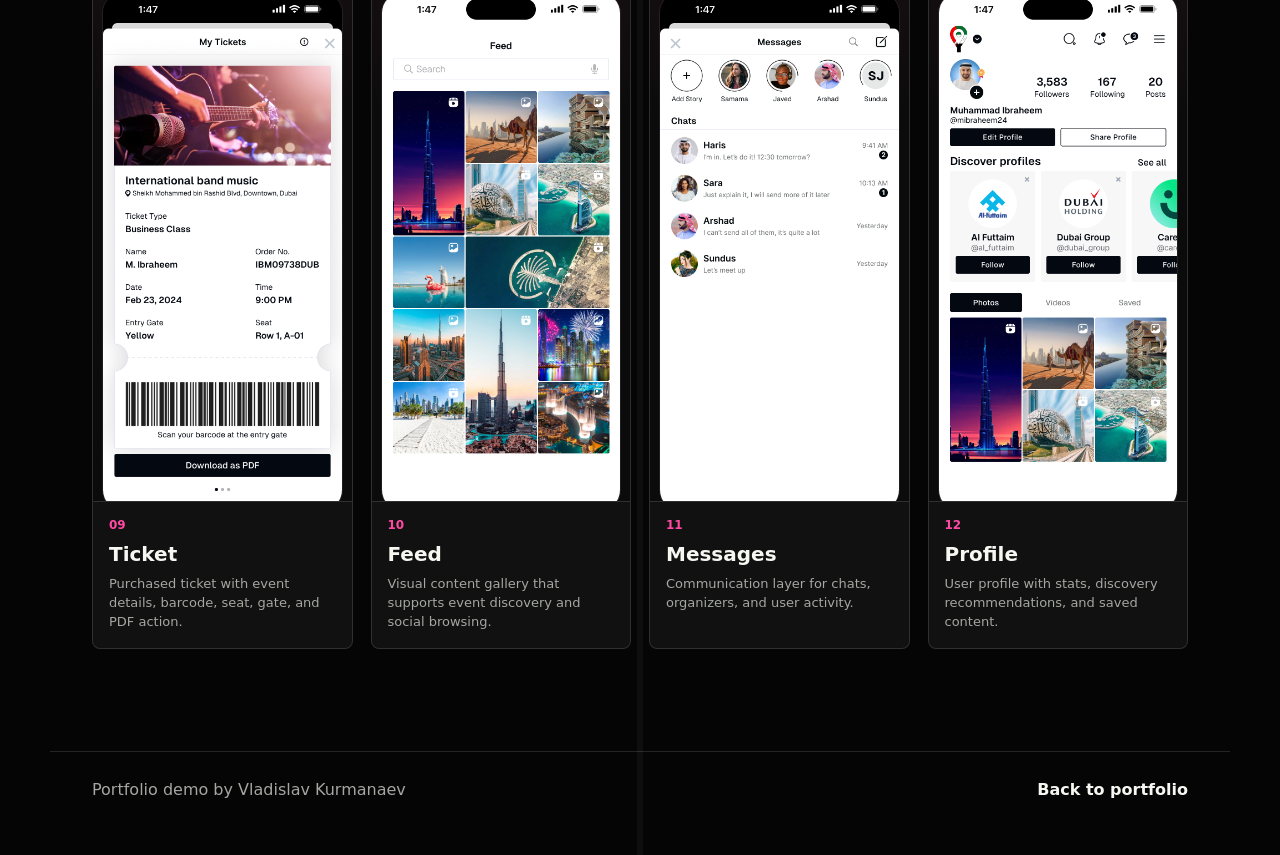
==== commit dbfdc1bb: "Add product-focused portfolio, Catalog Desk concept and English CV" ====
--- a/case.html
+++ b/case.html
@@ -9,8 +9,8 @@
     />
     <meta name="theme-color" content="#050505" />
     <title>Portfolio Case - Vladislav Kurmanaev</title>
-    <link rel="stylesheet" href="./case.css?v=2026-09-09-marketplace" />
-    <script src="./case.js?v=2026-09-09-marketplace" defer></script>
+    <link rel="stylesheet" href="./case.css?v=2026-11-06-context" />
+    <script src="./case.js?v=2026-11-06-context" defer></script>
   </head>
   <body>
     <header class="case-topbar">
--- a/case.css
+++ b/case.css
@@ -1,3 +1,18 @@
+.case-context > h2 { max-width: 800px; font-size: clamp(30px,4vw,48px); line-height: 1.1; }
+.scope-note { color: var(--muted); line-height: 1.8; max-width: 900px; padding-left: 20px; border-left: 2px solid var(--accent); }
+.reason-grid { display: grid; grid-template-columns: repeat(3,minmax(0,1fr)); gap: 20px; margin: 38px 0; }
+.reason-grid > article { background: #111; border: 1px solid #303030; border-radius: 12px; padding: 24px; }
+.reason-grid article > div { margin-bottom: 20px; }
+.reason-grid article > div:last-child { margin-bottom: 0; }
+.reason-grid span { display:block; font-size: 10px; text-transform: uppercase; color: var(--accent); letter-spacing: .08em; margin-bottom: 8px; }
+.reason-grid h3 { font-size: 21px; line-height: 1.3; margin: 0; }
+.reason-grid p { color: #b8b8b2; line-height: 1.7; font-size: 14px; margin: 0; }
+.validation-plan { border: 1px solid #373737; padding: 28px; border-radius: 12px; }
+.validation-plan p { color: var(--muted); line-height: 1.8; margin-bottom: 0; }
+@media(max-width:800px) { .reason-grid { grid-template-columns: 1fr; } }
+:focus-visible { outline: 3px solid var(--accent); outline-offset: 4px; }
+@media(prefers-reduced-motion:reduce) { html { scroll-behavior: auto !important; } }
+
 :root {
   --bg: #050505;
   --panel: #111111;
